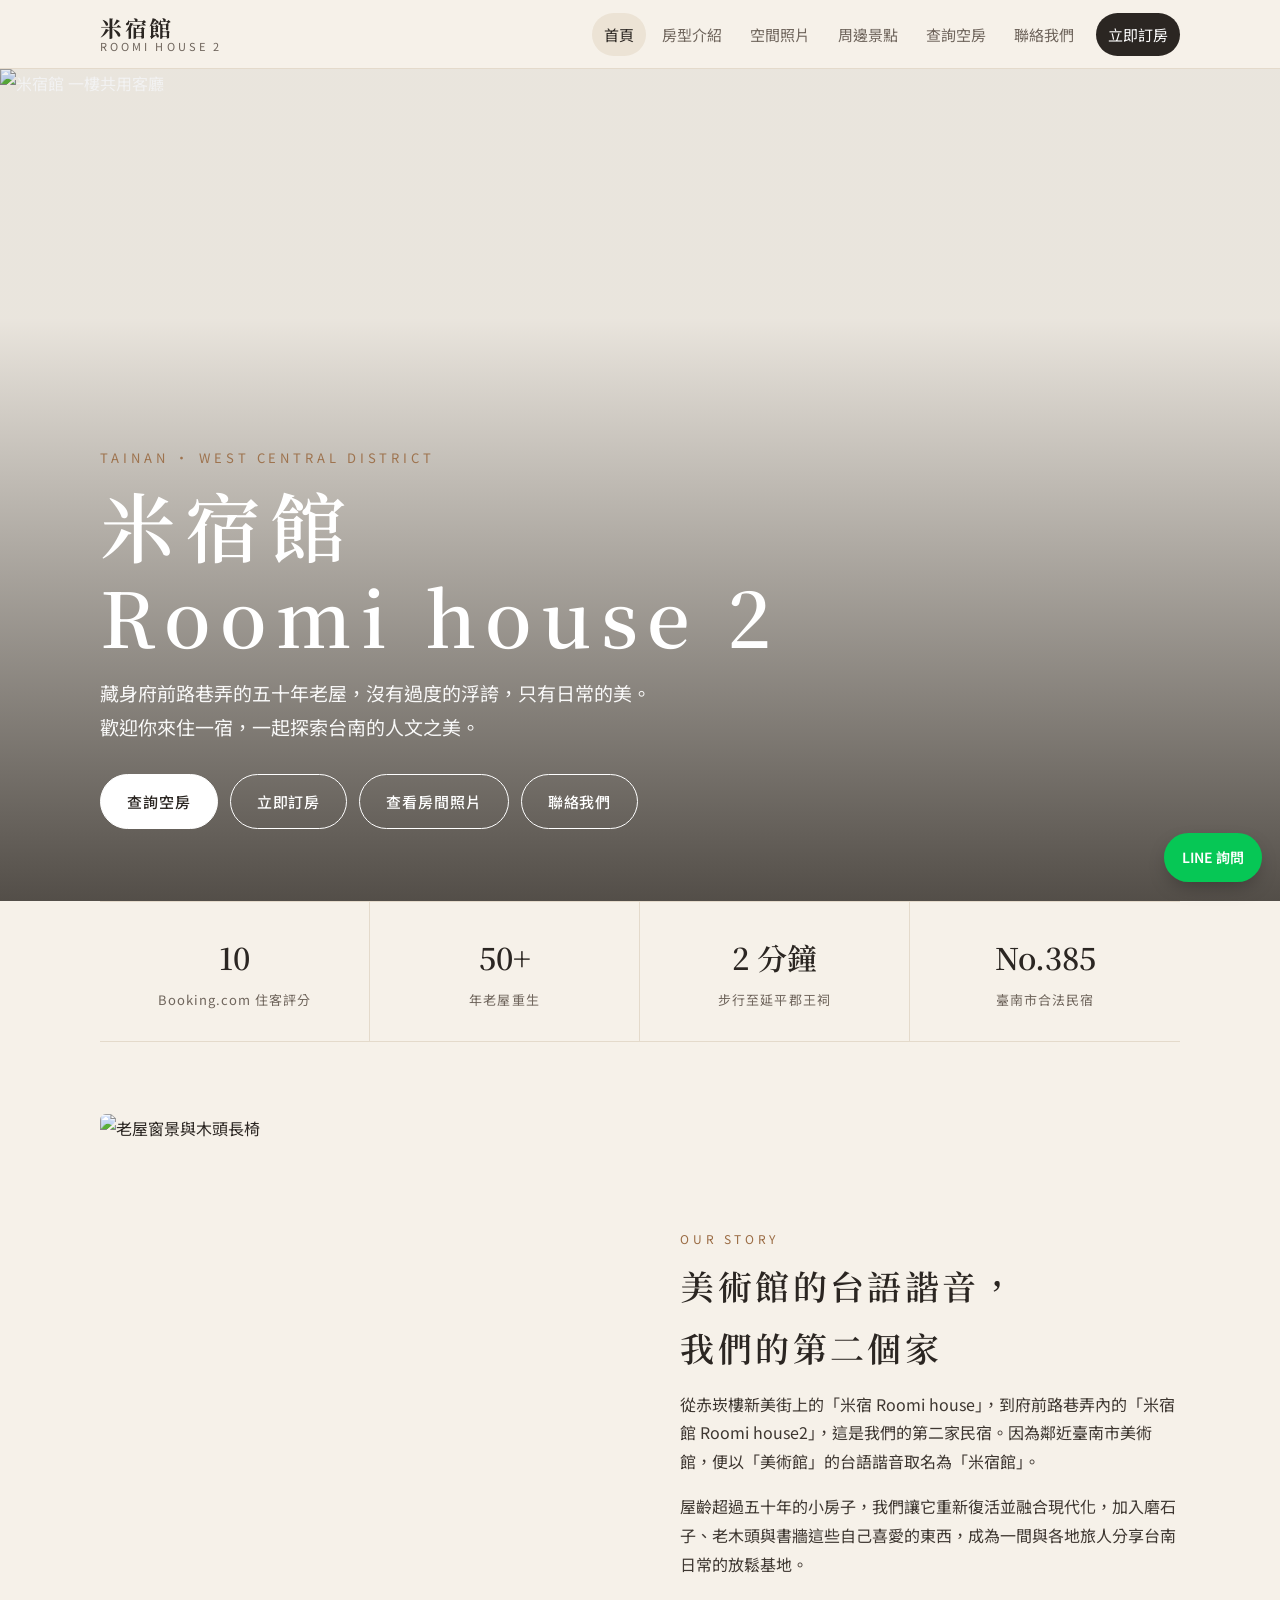
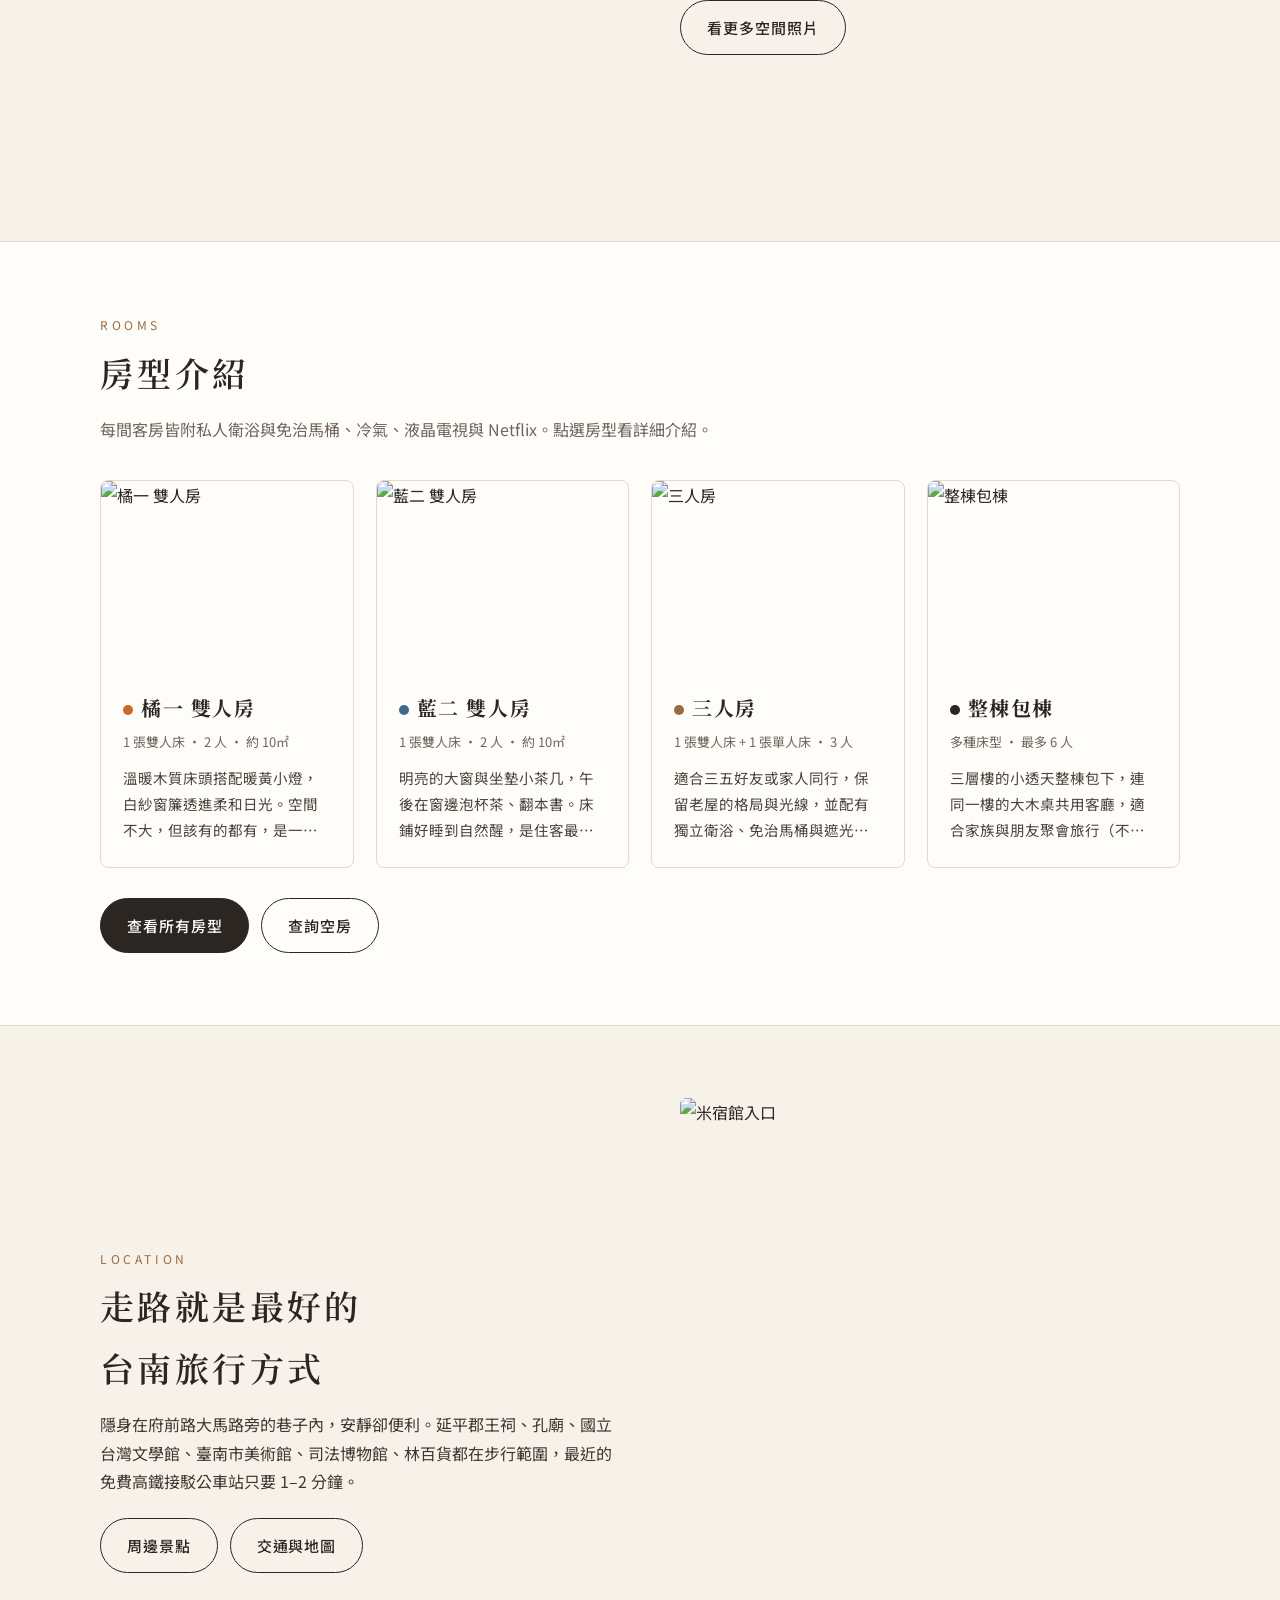
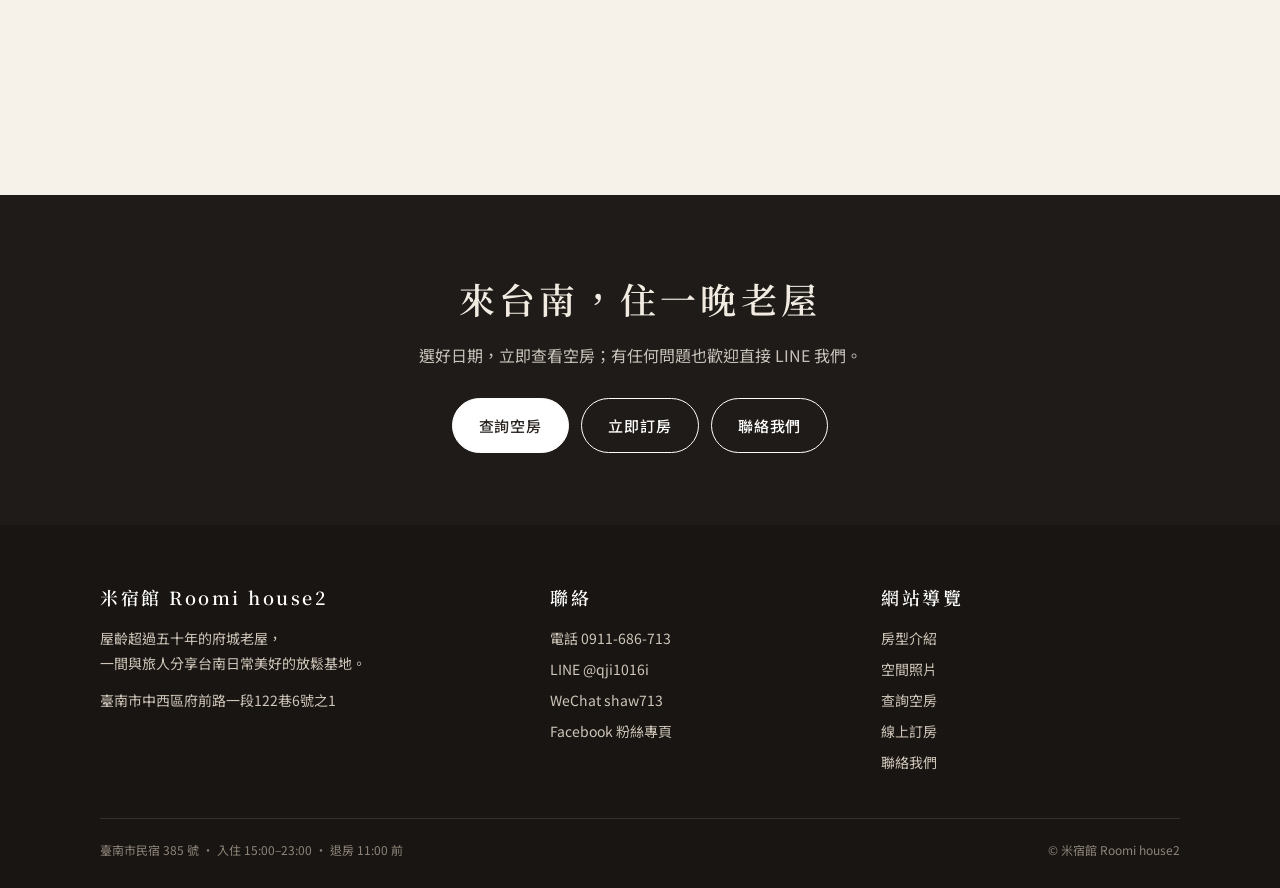
==== index.html @ dd99459d "Add Roomi house2 website" ====
<!DOCTYPE html>
<html lang="zh-Hant-TW">
<head>
<meta charset="utf-8">
<meta name="viewport" content="width=device-width, initial-scale=1">
<title>米宿館 Roomi house2｜台南中西區老屋民宿</title>
<meta name="description" content="米宿館 Roomi house2 位於台南中西區府前路巷弄，屋齡五十多年的老屋改造民宿，步行可達孔廟、延平郡王祠、臺南市美術館。">
<meta property="og:title" content="米宿館 Roomi house2｜台南中西區老屋民宿">
<meta property="og:description" content="米宿館 Roomi house2 位於台南中西區府前路巷弄，屋齡五十多年的老屋改造民宿，步行可達孔廟、延平郡王祠、臺南市美術館。">
<meta property="og:image" content="images/p03.jpg">
<link rel="icon" href="data:image/svg+xml,<svg xmlns='http://www.w3.org/2000/svg' viewBox='0 0 100 100'><rect width='100' height='100' rx='20' fill='%232b2622'/><text x='50' y='68' font-size='54' text-anchor='middle' fill='%23f6f1e9' font-family='serif'>米</text></svg>">
<link rel="preconnect" href="https://fonts.googleapis.com">
<link rel="preconnect" href="https://fonts.gstatic.com" crossorigin>
<link href="https://fonts.googleapis.com/css2?family=Noto+Sans+TC:wght@400;500;700&family=Noto+Serif+TC:wght@500;600&display=swap" rel="stylesheet">
<link rel="stylesheet" href="style.css">
<script type="application/ld+json">{"@context":"https://schema.org","@type":"LodgingBusiness","name":"米宿館 Roomi house2","telephone":"+886-911-686-713","address":{"@type":"PostalAddress","streetAddress":"府前路一段122巷6號之1","addressLocality":"中西區","addressRegion":"臺南市","addressCountry":"TW"},"checkinTime":"15:00","checkoutTime":"11:00","sameAs":["https://www.facebook.com/feng.misu2/","https://www.booking.com/hotel/tw/mi-su-guan-roomi-house2.zh-tw.html"]}</script>
</head>
<body>
<header class="site-header"><div class="wrap">
  <a class="brand" href="index.html"><b>米宿館</b><small>Roomi house 2</small></a>
  <button class="menu-btn" aria-label="選單">☰</button>
  <nav class="nav"><a href="index.html" class="active">首頁</a><a href="rooms.html">房型介紹</a><a href="gallery.html">空間照片</a><a href="area.html">周邊景點</a><a href="availability.html">查詢空房</a><a href="contact.html">聯絡我們</a><a class="cta" href="booking.html">立即訂房</a></nav>
</div></header>
<main>
<section class="hero" style="padding:0"><img src="images/p03.jpg" alt="米宿館 一樓共用客廳">
<div class="wrap">
  <span class="eyebrow">TAINAN ・ WEST CENTRAL DISTRICT</span>
  <h1>米宿館<br>Roomi house 2</h1>
  <p>藏身府前路巷弄的五十年老屋，沒有過度的浮誇，只有日常的美。歡迎你來住一宿，一起探索台南的人文之美。</p>
  <div class="btns">
    <a class="btn light solid" href="availability.html">查詢空房</a>
    <a class="btn light" href="booking.html">立即訂房</a>
    <a class="btn light" href="gallery.html">查看房間照片</a>
    <a class="btn light" href="contact.html">聯絡我們</a>
  </div>
</div></section>

<div class="wrap"><div class="stats">
  <div class="stat"><b>10</b><span>Booking.com 住客評分</span></div>
  <div class="stat"><b>50+</b><span>年老屋重生</span></div>
  <div class="stat"><b>2 分鐘</b><span>步行至延平郡王祠</span></div>
  <div class="stat"><b>No.385</b><span>臺南市合法民宿</span></div>
</div></div>

<section><div class="wrap split">
  <img class="fade" src="images/p00.jpg" alt="老屋窗景與木頭長椅" loading="lazy">
  <div class="story fade">
    <span class="eyebrow">Our Story</span>
    <h2 class="sec-title">美術館的台語諧音，<br>我們的第二個家</h2>
    <p>從赤崁樓新美街上的「米宿 Roomi house」，到府前路巷弄內的「米宿館 Roomi house2」，這是我們的第二家民宿。因為鄰近臺南市美術館，便以「美術館」的台語諧音取名為「米宿館」。</p>
    <p>屋齡超過五十年的小房子，我們讓它重新復活並融合現代化，加入磨石子、老木頭與書牆這些自己喜愛的東西，成為一間與各地旅人分享台南日常的放鬆基地。</p>
    <div class="btns" style="margin-top:22px"><a class="btn" href="gallery.html">看更多空間照片</a></div>
  </div>
</div></section>

<section style="background:var(--paper);border-top:1px solid var(--line);border-bottom:1px solid var(--line)"><div class="wrap">
  <span class="eyebrow">Rooms</span>
  <h2 class="sec-title">房型介紹</h2>
  <p class="sec-lead">每間客房皆附私人衛浴與免治馬桶、冷氣、液晶電視與 Netflix。點選房型看詳細介紹。</p>
  <div class="cards"><a class="card fade" href="rooms.html#orange"><img src="images/p01.jpg" alt="橘一 雙人房" loading="lazy">
<div class="body"><h3><span class="tag" style="background:#c9692a"></span>橘一 雙人房</h3><div class="meta">1 張雙人床 ・ 2 人 ・ 約 10㎡</div><p>溫暖木質床頭搭配暖黃小燈，白紗窗簾透進柔和日光。空間不大，但該有的都有，是一…</p></div></a><a class="card fade" href="rooms.html#blue"><img src="images/p27.jpg" alt="藍二 雙人房" loading="lazy">
<div class="body"><h3><span class="tag" style="background:#3d6a8a"></span>藍二 雙人房</h3><div class="meta">1 張雙人床 ・ 2 人 ・ 約 10㎡</div><p>明亮的大窗與坐墊小茶几，午後在窗邊泡杯茶、翻本書。床鋪好睡到自然醒，是住客最…</p></div></a><a class="card fade" href="rooms.html#triple"><img src="images/p04.jpg" alt="三人房" loading="lazy">
<div class="body"><h3><span class="tag" style="background:#9a6b43"></span>三人房</h3><div class="meta">1 張雙人床 + 1 張單人床 ・ 3 人</div><p>適合三五好友或家人同行，保留老屋的格局與光線，並配有獨立衛浴、免治馬桶與遮光…</p></div></a><a class="card fade" href="rooms.html#whole"><img src="images/p00.jpg" alt="整棟包棟" loading="lazy">
<div class="body"><h3><span class="tag" style="background:#2b2622"></span>整棟包棟</h3><div class="meta">多種床型 ・ 最多 6 人</div><p>三層樓的小透天整棟包下，連同一樓的大木桌共用客廳，適合家族與朋友聚會旅行（不…</p></div></a></div>
  <div class="btns" style="margin-top:30px"><a class="btn solid" href="rooms.html">查看所有房型</a><a class="btn" href="availability.html">查詢空房</a></div>
</div></section>

<section><div class="wrap split">
  <div class="story fade">
    <span class="eyebrow">Location</span>
    <h2 class="sec-title">走路就是最好的<br>台南旅行方式</h2>
    <p>隱身在府前路大馬路旁的巷子內，安靜卻便利。延平郡王祠、孔廟、國立台灣文學館、臺南市美術館、司法博物館、林百貨都在步行範圍，最近的免費高鐵接駁公車站只要 1–2 分鐘。</p>
    <div class="btns" style="margin-top:22px"><a class="btn" href="area.html">周邊景點</a><a class="btn" href="contact.html">交通與地圖</a></div>
  </div>
  <img class="fade" src="images/p41.jpg" alt="米宿館入口" loading="lazy">
</div></section>

<section class="band"><div class="wrap">
  <h2>來台南，住一晚老屋</h2>
  <p>選好日期，立即查看空房；有任何問題也歡迎直接 LINE 我們。</p>
  <div class="btns"><a class="btn light solid" href="availability.html">查詢空房</a><a class="btn light" href="booking.html">立即訂房</a><a class="btn light" href="contact.html">聯絡我們</a></div>
</div></section>
</main>
<footer class="site-footer"><div class="wrap">
  <div class="cols">
    <div><h4>米宿館 Roomi house2</h4>
      <p>屋齡超過五十年的府城老屋，<br>一間與旅人分享台南日常美好的放鬆基地。</p>
      <p style="margin-top:12px">臺南市中西區府前路一段122巷6號之1</p></div>
    <div><h4>聯絡</h4><ul>
      <li><a href="tel:0911686713">電話 0911-686-713</a></li>
      <li><a href="https://line.me/R/ti/p/@qji1016i" target="_blank" rel="noopener">LINE @qji1016i</a></li>
      <li>WeChat shaw713</li>
      <li><a href="https://www.facebook.com/feng.misu2/" target="_blank" rel="noopener">Facebook 粉絲專頁</a></li></ul></div>
    <div><h4>網站導覽</h4><ul>
      <li><a href="rooms.html">房型介紹</a></li><li><a href="gallery.html">空間照片</a></li>
      <li><a href="availability.html">查詢空房</a></li><li><a href="booking.html">線上訂房</a></li>
      <li><a href="contact.html">聯絡我們</a></li></ul></div>
  </div>
  <div class="bottom"><span>臺南市民宿 385 號 ・ 入住 15:00–23:00 ・ 退房 11:00 前</span><span>© 米宿館 Roomi house2</span></div>
</div></footer>
<a class="float-line" href="https://line.me/R/ti/p/@qji1016i" target="_blank" rel="noopener">LINE 詢問</a>
<script src="main.js"></script>
</body>
</html>
---- style.css ----
:root{
  --bg:#f6f1e9;--paper:#fffdf9;--ink:#2b2622;--muted:#6f655c;--line:#e4dacb;
  --wood:#9a6b43;--orange:#c9692a;--blue:#3d6a8a;--dark:#1f1b18;
  --serif:"Noto Serif TC",serif;--sans:"Noto Sans TC",-apple-system,"PingFang TC",sans-serif;
}
*{box-sizing:border-box;margin:0;padding:0}
html{scroll-behavior:smooth}
body{background:var(--bg);color:var(--ink);font-family:var(--sans);line-height:1.8;font-size:16px;-webkit-font-smoothing:antialiased}
img{max-width:100%;display:block}
a{color:inherit;text-decoration:none}
.wrap{max-width:1120px;margin:0 auto;padding:0 20px}

/* header */
.site-header{position:sticky;top:0;z-index:50;background:rgba(246,241,233,.94);backdrop-filter:blur(8px);border-bottom:1px solid var(--line)}
.site-header .wrap{display:flex;align-items:center;justify-content:space-between;height:68px}
.brand{display:flex;flex-direction:column;line-height:1.15}
.brand b{font-family:var(--serif);font-size:22px;letter-spacing:.12em}
.brand small{font-size:11px;letter-spacing:.28em;color:var(--muted);text-transform:uppercase}
.nav{display:flex;gap:4px;align-items:center}
.nav a{padding:8px 12px;font-size:15px;border-radius:999px;color:var(--muted);transition:.2s}
.nav a:hover,.nav a.active{color:var(--ink);background:#ece3d5}
.nav a.cta{background:var(--ink);color:#fff;margin-left:6px}
.nav a.cta:hover{background:var(--wood)}
.menu-btn{display:none;background:none;border:0;font-size:26px;cursor:pointer;color:var(--ink)}
@media(max-width:900px){
  .menu-btn{display:block}
  .nav{position:absolute;top:68px;left:0;right:0;flex-direction:column;align-items:stretch;background:var(--bg);border-bottom:1px solid var(--line);padding:10px 16px 16px;display:none}
  .nav.open{display:flex}
  .nav a{padding:12px 14px;border-radius:10px}
  .nav a.cta{margin:6px 0 0;text-align:center}
}

/* buttons */
.btns{display:flex;flex-wrap:wrap;gap:12px}
.btn{display:inline-flex;align-items:center;justify-content:center;gap:8px;padding:13px 26px;border-radius:999px;font-size:15px;font-weight:500;letter-spacing:.06em;border:1.5px solid var(--ink);cursor:pointer;transition:.2s;background:transparent;color:var(--ink);font-family:inherit}
.btn:hover{background:var(--ink);color:#fff}
.btn.solid{background:var(--ink);color:#fff}
.btn.solid:hover{background:var(--wood);border-color:var(--wood)}
.btn.light{border-color:#fff;color:#fff}
.btn.light:hover{background:#fff;color:var(--ink)}
.btn.light.solid{background:#fff;color:var(--ink)}
.btn.light.solid:hover{background:var(--bg)}
.btn.line{background:#06c755;border-color:#06c755;color:#fff}
.btn.line:hover{background:#05a948;border-color:#05a948}
.btn.block{width:100%}

/* hero */
.hero{position:relative;min-height:calc(100vh - 68px);display:flex;align-items:flex-end;color:#fff;overflow:hidden}
.hero img{position:absolute;inset:0;width:100%;height:100%;object-fit:cover}
.hero::after{content:"";position:absolute;inset:0;background:linear-gradient(180deg,rgba(0,0,0,.05) 30%,rgba(20,15,10,.72))}
.hero .wrap{position:relative;z-index:2;padding-bottom:72px;width:100%}
.hero .eyebrow{letter-spacing:.3em;font-size:13px;opacity:.9}
.hero h1{font-family:var(--serif);font-size:clamp(40px,7vw,76px);font-weight:600;letter-spacing:.12em;line-height:1.2;margin:10px 0 14px}
.hero p{font-size:clamp(16px,2vw,19px);max-width:560px;opacity:.95;margin-bottom:30px}

/* page head */
.page-head{padding:72px 0 40px;text-align:center}
.page-head .eyebrow{letter-spacing:.3em;font-size:12px;color:var(--wood);text-transform:uppercase}
.page-head h1{font-family:var(--serif);font-size:clamp(30px,4.5vw,44px);letter-spacing:.12em;margin:6px 0 10px;font-weight:600}
.page-head p{color:var(--muted);max-width:620px;margin:0 auto}

section{padding:72px 0}
.sec-title{font-family:var(--serif);font-size:clamp(26px,3.5vw,34px);letter-spacing:.1em;margin-bottom:12px;font-weight:600}
.sec-lead{color:var(--muted);max-width:640px;margin-bottom:36px}
.eyebrow{letter-spacing:.3em;font-size:12px;color:var(--wood);text-transform:uppercase;display:block;margin-bottom:6px}

/* split */
.split{display:grid;grid-template-columns:1.05fr 1fr;gap:56px;align-items:center}
.split img{border-radius:6px;aspect-ratio:4/5;object-fit:cover;width:100%}
@media(max-width:820px){.split{grid-template-columns:1fr;gap:28px}}
.story p{margin-bottom:16px;color:#3e3731}

/* stats */
.stats{display:grid;grid-template-columns:repeat(4,1fr);border-top:1px solid var(--line);border-bottom:1px solid var(--line)}
.stat{padding:28px 16px;text-align:center;border-right:1px solid var(--line)}
.stat:last-child{border-right:0}
.stat b{display:block;font-family:var(--serif);font-size:30px;font-weight:600}
.stat span{font-size:13px;color:var(--muted);letter-spacing:.08em}
@media(max-width:700px){.stats{grid-template-columns:repeat(2,1fr)}.stat:nth-child(2){border-right:0}.stat:nth-child(-n+2){border-bottom:1px solid var(--line)}}

/* cards */
.cards{display:grid;grid-template-columns:repeat(auto-fit,minmax(240px,1fr));gap:22px}
.card{background:var(--paper);border-radius:8px;overflow:hidden;border:1px solid var(--line);display:flex;flex-direction:column;transition:.25s}
.card:hover{transform:translateY(-3px);box-shadow:0 14px 30px -18px rgba(60,40,20,.35)}
.card img{aspect-ratio:4/3;object-fit:cover;width:100%}
.card .body{padding:20px 22px 24px;flex:1;display:flex;flex-direction:column}
.card h3{font-family:var(--serif);font-size:20px;letter-spacing:.08em;margin-bottom:4px}
.card .meta{font-size:13px;color:var(--muted);margin-bottom:12px}
.card p{font-size:14.5px;color:#4a423b;flex:1}
.tag{display:inline-block;width:10px;height:10px;border-radius:50%;margin-right:8px;vertical-align:1px}

/* dark band */
.band{background:var(--dark);color:#f1ebe2;text-align:center}
.band h2{font-family:var(--serif);font-size:clamp(26px,3.6vw,36px);letter-spacing:.12em;margin-bottom:10px;font-weight:600}
.band p{opacity:.8;margin-bottom:28px}
.band .btns{justify-content:center}

/* rooms page */
.room{display:grid;grid-template-columns:1.2fr 1fr;gap:44px;align-items:center;padding:48px 0;border-bottom:1px solid var(--line)}
.room:nth-child(even) .room-media{order:2}
.room-media{display:grid;grid-template-columns:2fr 1fr;gap:8px}
.room-media img{width:100%;height:100%;object-fit:cover;border-radius:4px;aspect-ratio:4/3}
.room-media .side{display:grid;gap:8px}
.room-media .side img{aspect-ratio:auto;height:100%}
.room h2{font-family:var(--serif);font-size:30px;letter-spacing:.1em;margin-bottom:6px;font-weight:600}
.room .specs{display:flex;flex-wrap:wrap;gap:8px;margin:14px 0 18px}
.room .specs span{font-size:13px;border:1px solid var(--line);background:var(--paper);padding:4px 12px;border-radius:999px}
.room p{color:#4a423b;margin-bottom:22px}
@media(max-width:820px){.room{grid-template-columns:1fr;gap:22px}.room:nth-child(even) .room-media{order:0}}
.amen{display:grid;grid-template-columns:repeat(auto-fit,minmax(200px,1fr));gap:12px 28px;list-style:none}
.amen li{padding:12px 0;border-bottom:1px dashed var(--line);font-size:15px}
.amen li::before{content:"—";color:var(--wood);margin-right:10px}

/* gallery */
.filters{display:flex;flex-wrap:wrap;gap:8px;justify-content:center;margin-bottom:30px}
.filters button{font-family:inherit;border:1px solid var(--line);background:var(--paper);padding:8px 18px;border-radius:999px;cursor:pointer;font-size:14px;color:var(--muted)}
.filters button.active{background:var(--ink);color:#fff;border-color:var(--ink)}
.masonry{columns:3 280px;column-gap:12px}
.masonry figure{break-inside:avoid;margin-bottom:12px;cursor:zoom-in;overflow:hidden;border-radius:4px;background:#e9e0d2}
.masonry img{width:100%;transition:transform .5s}
.masonry figure:hover img{transform:scale(1.04)}
.masonry figure.hide{display:none}
.lightbox{position:fixed;inset:0;background:rgba(15,12,10,.94);display:none;align-items:center;justify-content:center;z-index:100}
.lightbox.open{display:flex}
.lightbox img{max-width:92vw;max-height:86vh;border-radius:2px}
.lightbox button{position:absolute;background:none;border:0;color:#fff;font-size:38px;cursor:pointer;padding:16px;opacity:.8}
.lightbox button:hover{opacity:1}
.lb-close{top:8px;right:12px}.lb-prev{left:6px;top:50%;transform:translateY(-50%)}.lb-next{right:6px;top:50%;transform:translateY(-50%)}
.lb-count{position:absolute;bottom:18px;color:#ccc;font-size:14px;letter-spacing:.1em}

/* forms */
.panel{background:var(--paper);border:1px solid var(--line);border-radius:10px;padding:32px}
.form-grid{display:grid;grid-template-columns:1fr 1fr;gap:16px 18px}
.form-grid .full{grid-column:1/-1}
label{display:block;font-size:13px;color:var(--muted);margin-bottom:6px;letter-spacing:.05em}
input,select,textarea{width:100%;padding:12px 14px;border:1px solid var(--line);border-radius:8px;background:#fff;font-family:inherit;font-size:16px;color:var(--ink)}
input:focus,select:focus,textarea:focus{outline:2px solid var(--wood);outline-offset:-1px;border-color:transparent}
textarea{min-height:110px;resize:vertical}
@media(max-width:640px){.form-grid{grid-template-columns:1fr}.panel{padding:22px}}
.two-col{display:grid;grid-template-columns:1.3fr 1fr;gap:28px;align-items:start}
@media(max-width:860px){.two-col{grid-template-columns:1fr}}
.note{font-size:14px;color:var(--muted)}
.note li{margin:0 0 8px 18px}
.result{margin-top:20px;padding:18px;border-radius:8px;background:#f1e8da;display:none}
.result.show{display:block}
.result pre{white-space:pre-wrap;font-family:inherit;font-size:14.5px;margin:10px 0 14px}

/* steps */
.steps{display:grid;grid-template-columns:repeat(4,1fr);gap:16px;counter-reset:s}
.step{background:var(--paper);border:1px solid var(--line);border-radius:10px;padding:24px 20px;counter-increment:s}
.step::before{content:"0" counter(s);font-family:var(--serif);font-size:28px;color:var(--wood);display:block;margin-bottom:6px}
.step h3{font-size:17px;margin-bottom:6px}
.step p{font-size:14px;color:var(--muted)}
@media(max-width:860px){.steps{grid-template-columns:1fr 1fr}}
@media(max-width:520px){.steps{grid-template-columns:1fr}}

/* contact */
.contact-list{list-style:none}
.contact-list li{display:flex;gap:16px;padding:18px 0;border-bottom:1px solid var(--line);align-items:flex-start}
.contact-list .k{min-width:84px;font-size:13px;letter-spacing:.12em;color:var(--wood);padding-top:2px}
.contact-list .v{font-size:17px}
.contact-list .v small{display:block;font-size:13px;color:var(--muted)}
.map{width:100%;aspect-ratio:4/3;border:0;border-radius:10px;background:#e9e0d2}

/* area */
.spots{display:grid;grid-template-columns:repeat(auto-fit,minmax(250px,1fr));gap:14px}
.spot{background:var(--paper);border:1px solid var(--line);border-radius:10px;padding:20px 22px;display:flex;justify-content:space-between;gap:12px;align-items:center}
.spot b{font-size:16px;font-weight:500}
.spot small{display:block;color:var(--muted);font-size:13px}
.spot .t{font-family:var(--serif);color:var(--wood);white-space:nowrap;font-size:15px}

/* footer */
.site-footer{background:#191512;color:#cfc6ba;padding:56px 0 28px;font-size:14px}
.site-footer .cols{display:grid;grid-template-columns:1.4fr 1fr 1fr;gap:32px;margin-bottom:36px}
.site-footer h4{color:#fff;font-family:var(--serif);letter-spacing:.14em;font-size:18px;margin-bottom:12px;font-weight:600}
.site-footer a:hover{color:#fff}
.site-footer ul{list-style:none}
.site-footer li{margin-bottom:6px}
.site-footer .bottom{border-top:1px solid #36302a;padding-top:20px;font-size:12px;color:#8d8479;display:flex;justify-content:space-between;flex-wrap:wrap;gap:8px}
@media(max-width:760px){.site-footer .cols{grid-template-columns:1fr}}

/* floating */
.float-line{position:fixed;right:18px;bottom:18px;z-index:60;background:#06c755;color:#fff;border-radius:999px;padding:12px 18px;font-weight:600;font-size:14px;box-shadow:0 8px 20px -6px rgba(0,0,0,.35)}
.fade{opacity:0;transform:translateY(16px);transition:opacity .8s,transform .8s}
.fade.in{opacity:1;transform:none}
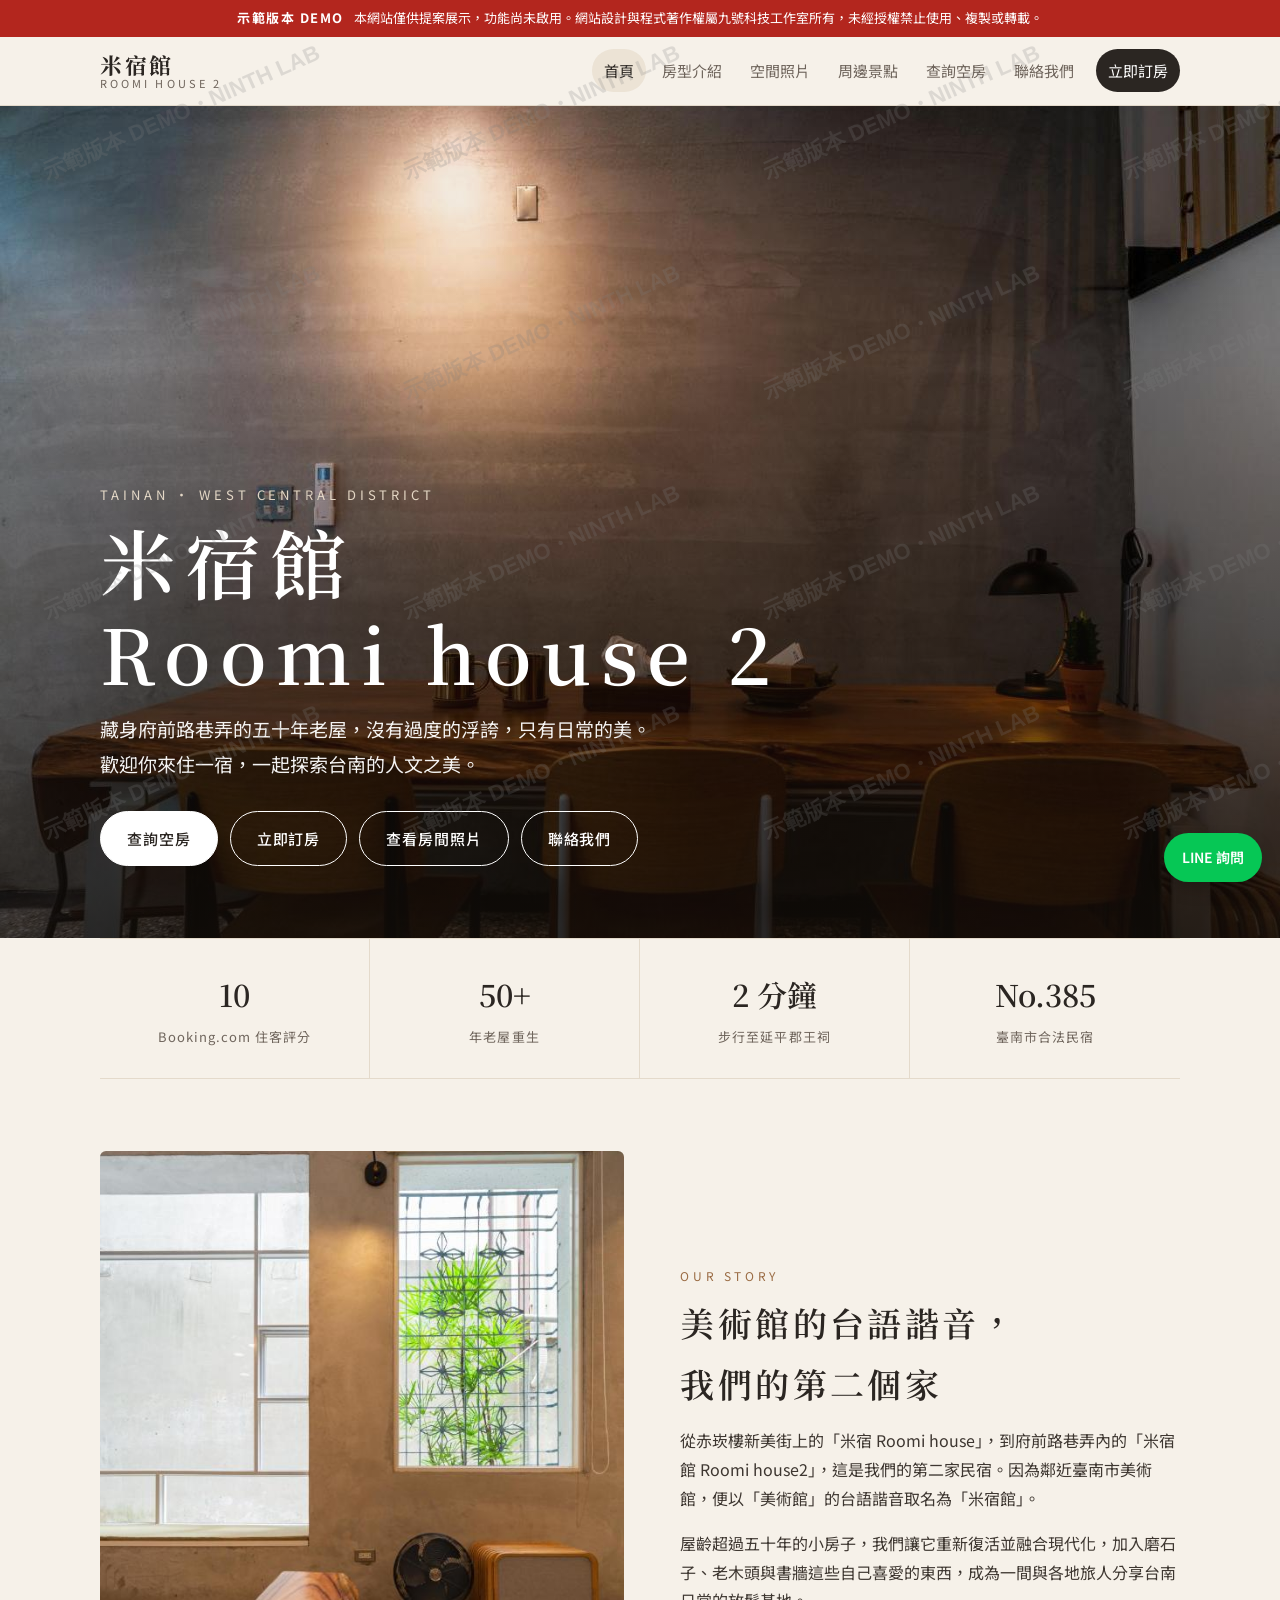
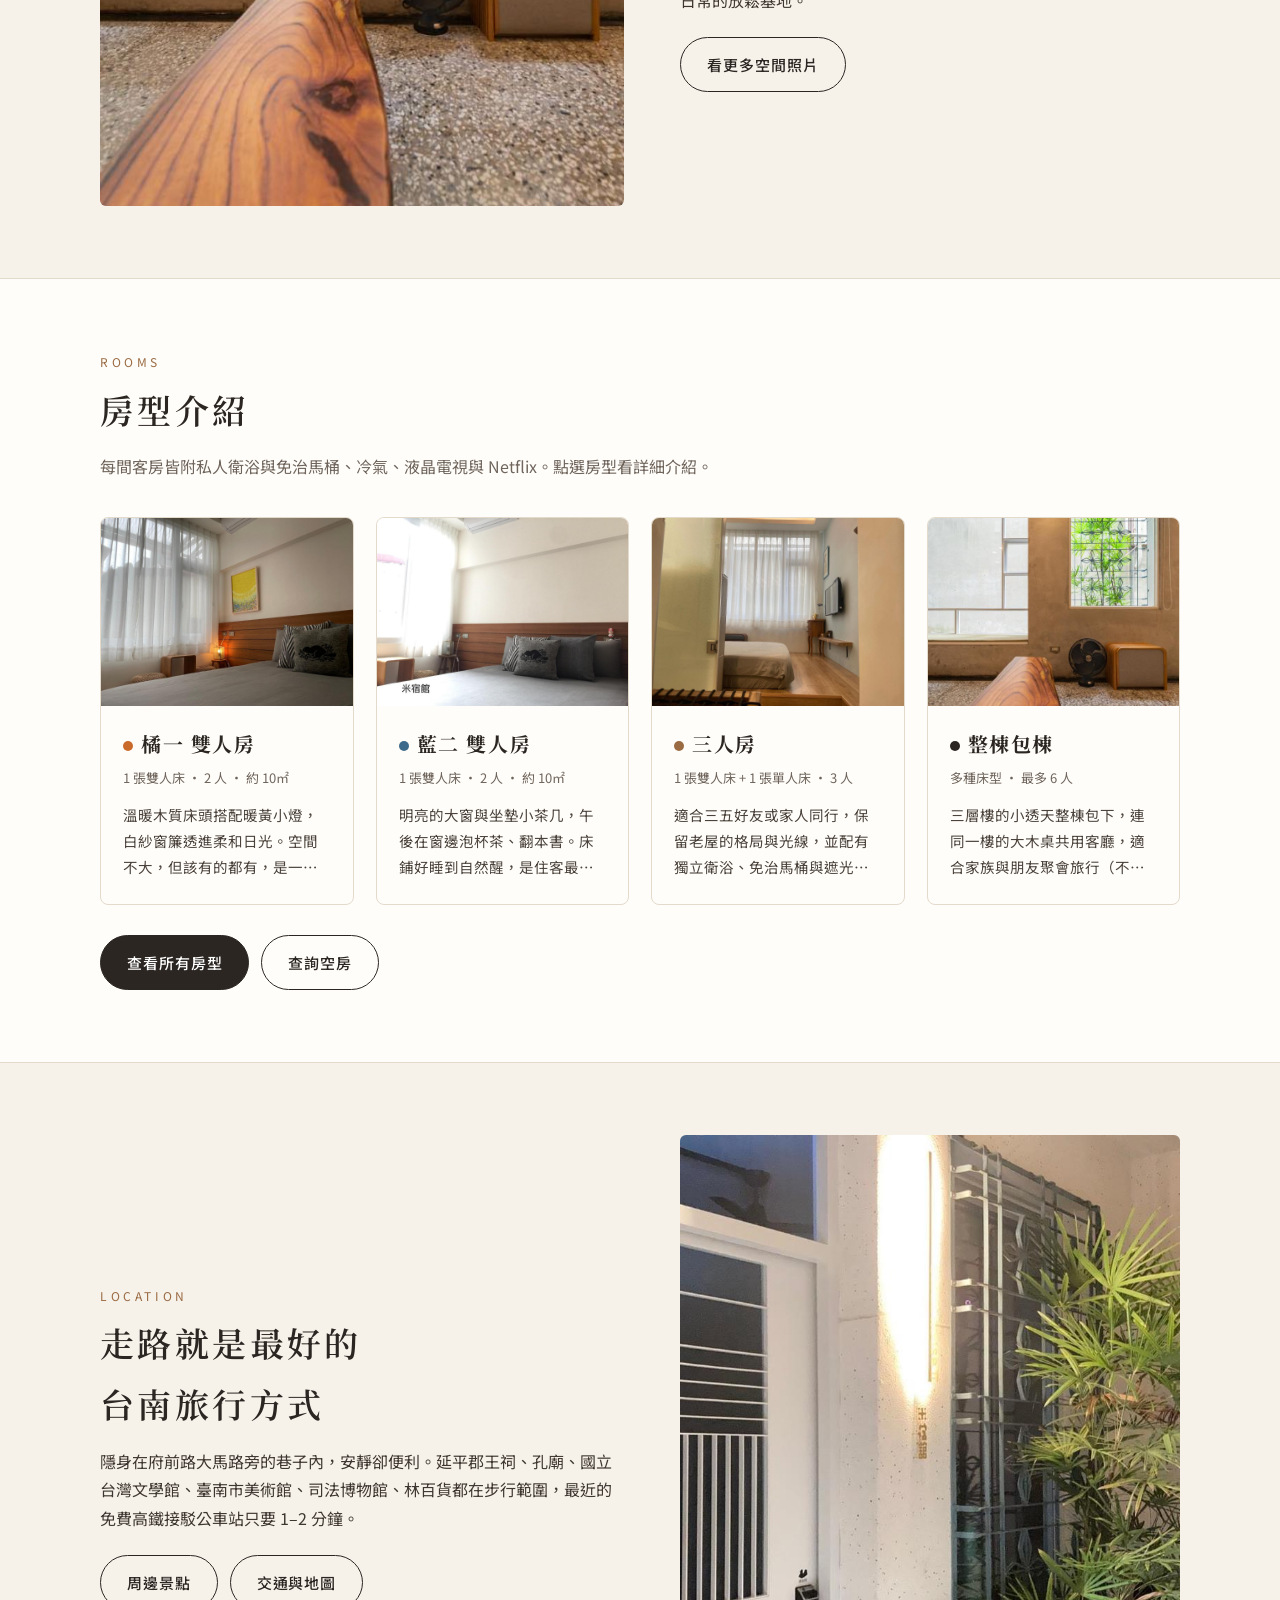
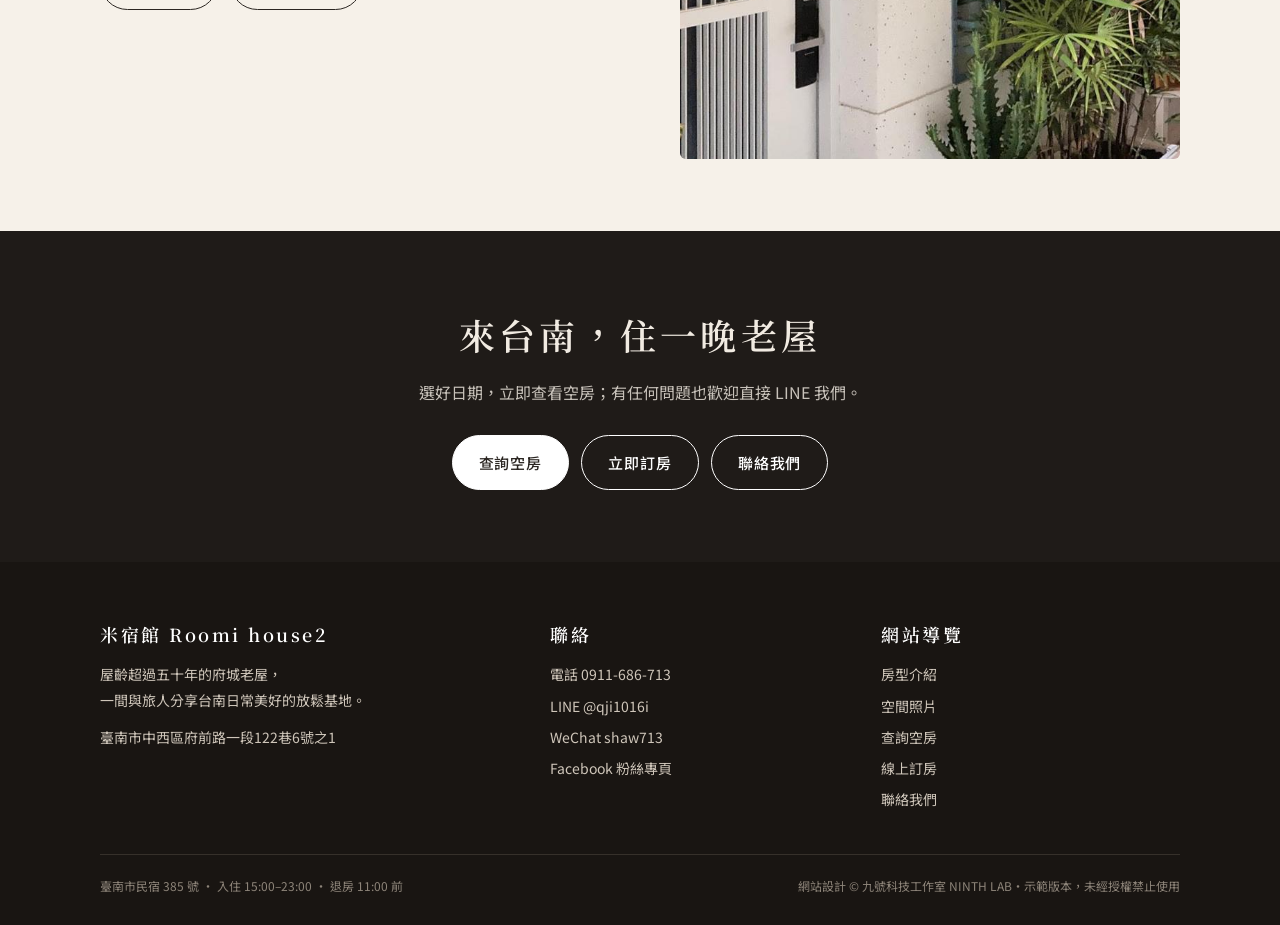
==== commit 18855d50: "Demo version: watermark, disclaimer, disable actions" ====
--- a/index.html
+++ b/index.html
@@ -2,6 +2,7 @@
 <html lang="zh-Hant-TW">
 <head>
 <meta charset="utf-8">
+<meta name="robots" content="noindex,nofollow">
 <meta name="viewport" content="width=device-width, initial-scale=1">
 <title>米宿館 Roomi house2｜台南中西區老屋民宿</title>
 <meta name="description" content="米宿館 Roomi house2 位於台南中西區府前路巷弄，屋齡五十多年的老屋改造民宿，步行可達孔廟、延平郡王祠、臺南市美術館。">
@@ -96,7 +97,7 @@
       <li><a href="availability.html">查詢空房</a></li><li><a href="booking.html">線上訂房</a></li>
       <li><a href="contact.html">聯絡我們</a></li></ul></div>
   </div>
-  <div class="bottom"><span>臺南市民宿 385 號 ・ 入住 15:00–23:00 ・ 退房 11:00 前</span><span>© 米宿館 Roomi house2</span></div>
+  <div class="bottom"><span>臺南市民宿 385 號 ・ 入住 15:00–23:00 ・ 退房 11:00 前</span><span>網站設計 © 九號科技工作室 NINTH LAB・示範版本，未經授權禁止使用</span></div>
 </div></footer>
 <a class="float-line" href="https://line.me/R/ti/p/@qji1016i" target="_blank" rel="noopener">LINE 詢問</a>
 <script src="main.js"></script>
--- a/style.css
+++ b/style.css
@@ -183,3 +183,25 @@
 .float-line{position:fixed;right:18px;bottom:18px;z-index:60;background:#06c755;color:#fff;border-radius:999px;padding:12px 18px;font-weight:600;font-size:14px;box-shadow:0 8px 20px -6px rgba(0,0,0,.35)}
 .fade{opacity:0;transform:translateY(16px);transition:opacity .8s,transform .8s}
 .fade.in{opacity:1;transform:none}
+
+/* v2 fixes */
+.hero .eyebrow{color:#f3e6d3}
+.masonry{columns:auto;display:grid;grid-template-columns:repeat(auto-fill,minmax(260px,1fr));gap:12px}
+.masonry figure{margin:0;aspect-ratio:4/3}
+.masonry img{width:100%;height:100%;object-fit:cover}
+
+/* ===== DEMO LOCK：提案示範版專用 ===== */
+body{-webkit-user-select:none;user-select:none;-webkit-touch-callout:none}
+input,textarea,select{-webkit-user-select:text;user-select:text}
+img{-webkit-user-drag:none}
+.demo-bar{background:#b3261e;color:#fff;font-size:13px;line-height:1.6;padding:8px 16px;display:flex;gap:4px 10px;justify-content:center;flex-wrap:wrap;text-align:center}
+.demo-bar b{letter-spacing:.12em}
+.demo-wm{position:fixed;inset:0;z-index:150;pointer-events:none;background-repeat:repeat}
+.demo-modal{position:fixed;inset:0;background:rgba(20,15,10,.62);display:none;align-items:center;justify-content:center;z-index:200;padding:16px}
+.demo-modal.open{display:flex}
+.demo-box{background:#fff;color:#2b2622;border-radius:12px;padding:28px 24px;max-width:380px;text-align:center}
+.demo-box b{font-size:20px;color:#b3261e;letter-spacing:.12em}
+.demo-box p{margin:10px 0;font-size:15px}
+.demo-box .demo-c{font-size:13px;color:#6f655c}
+.demo-box button{margin-top:8px;border:0;background:#2b2622;color:#fff;padding:10px 28px;border-radius:999px;font:inherit;cursor:pointer}
+@media print{body{display:none!important}}
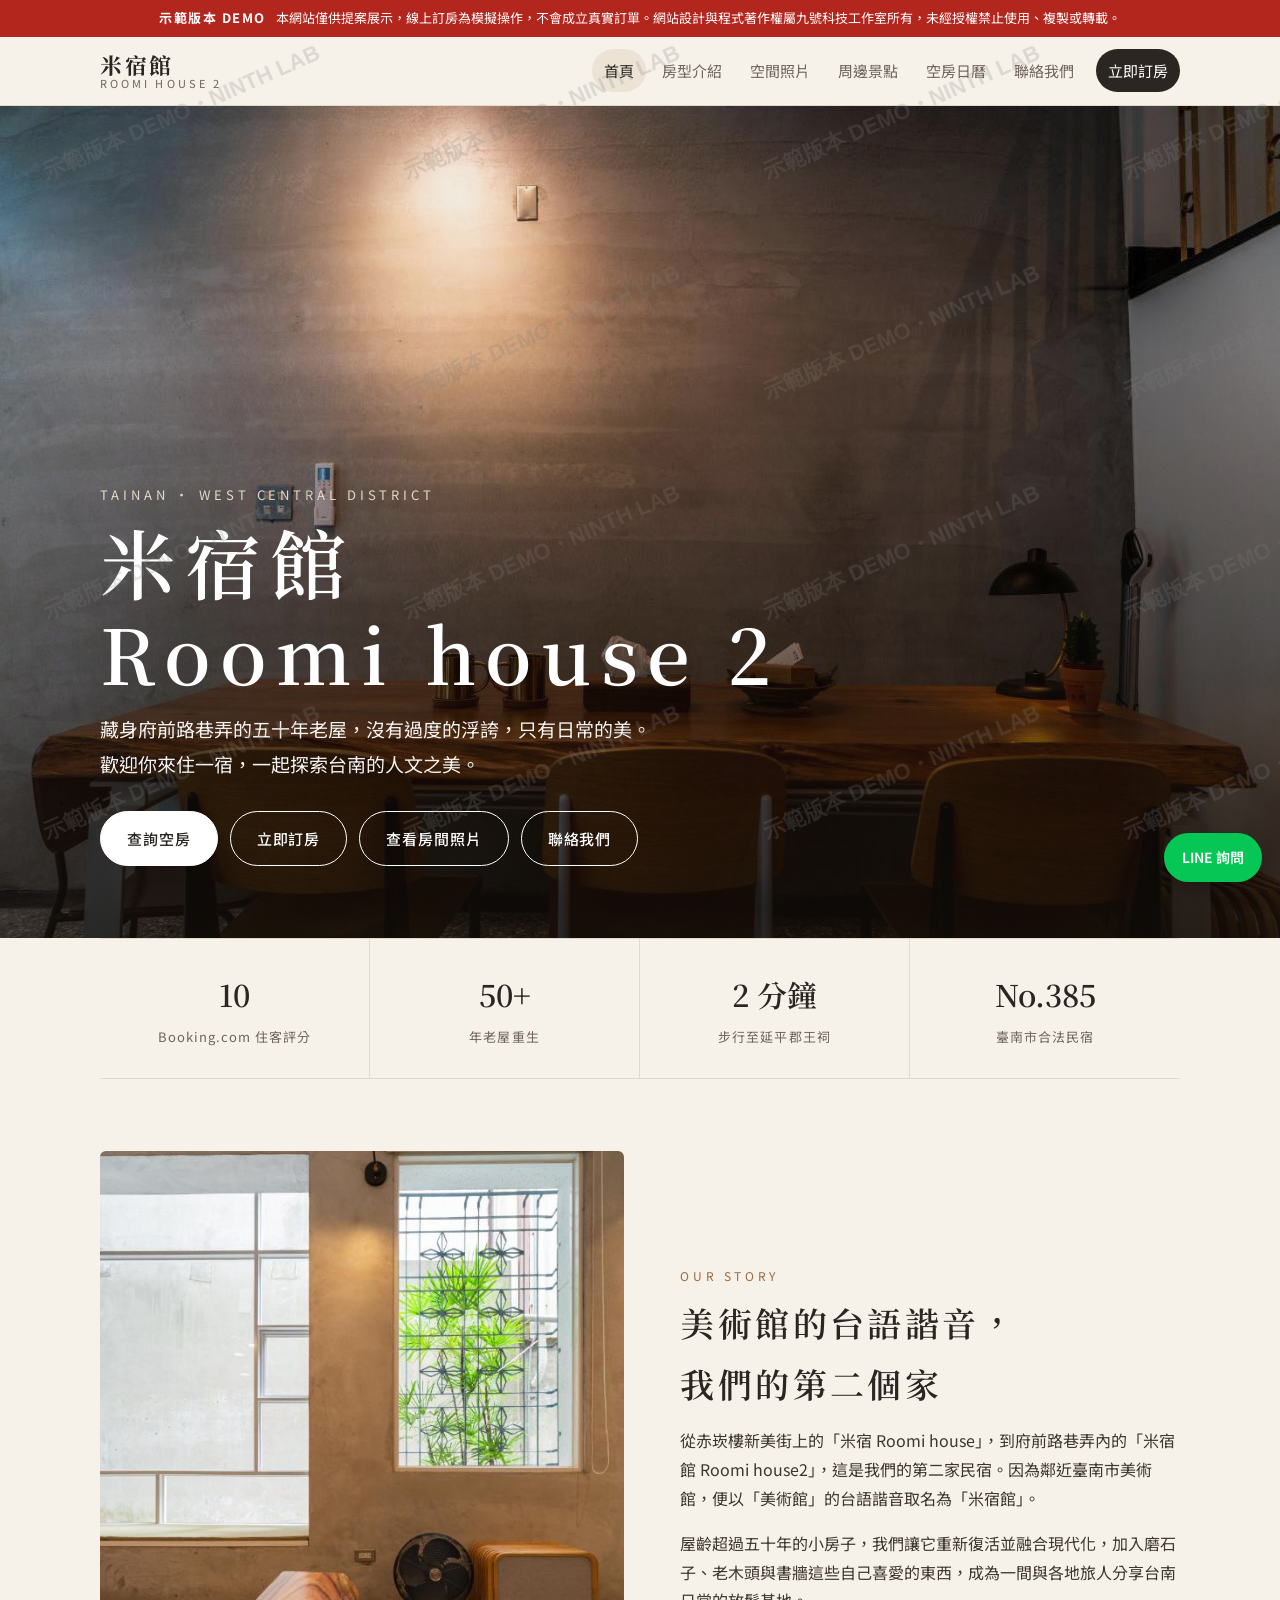
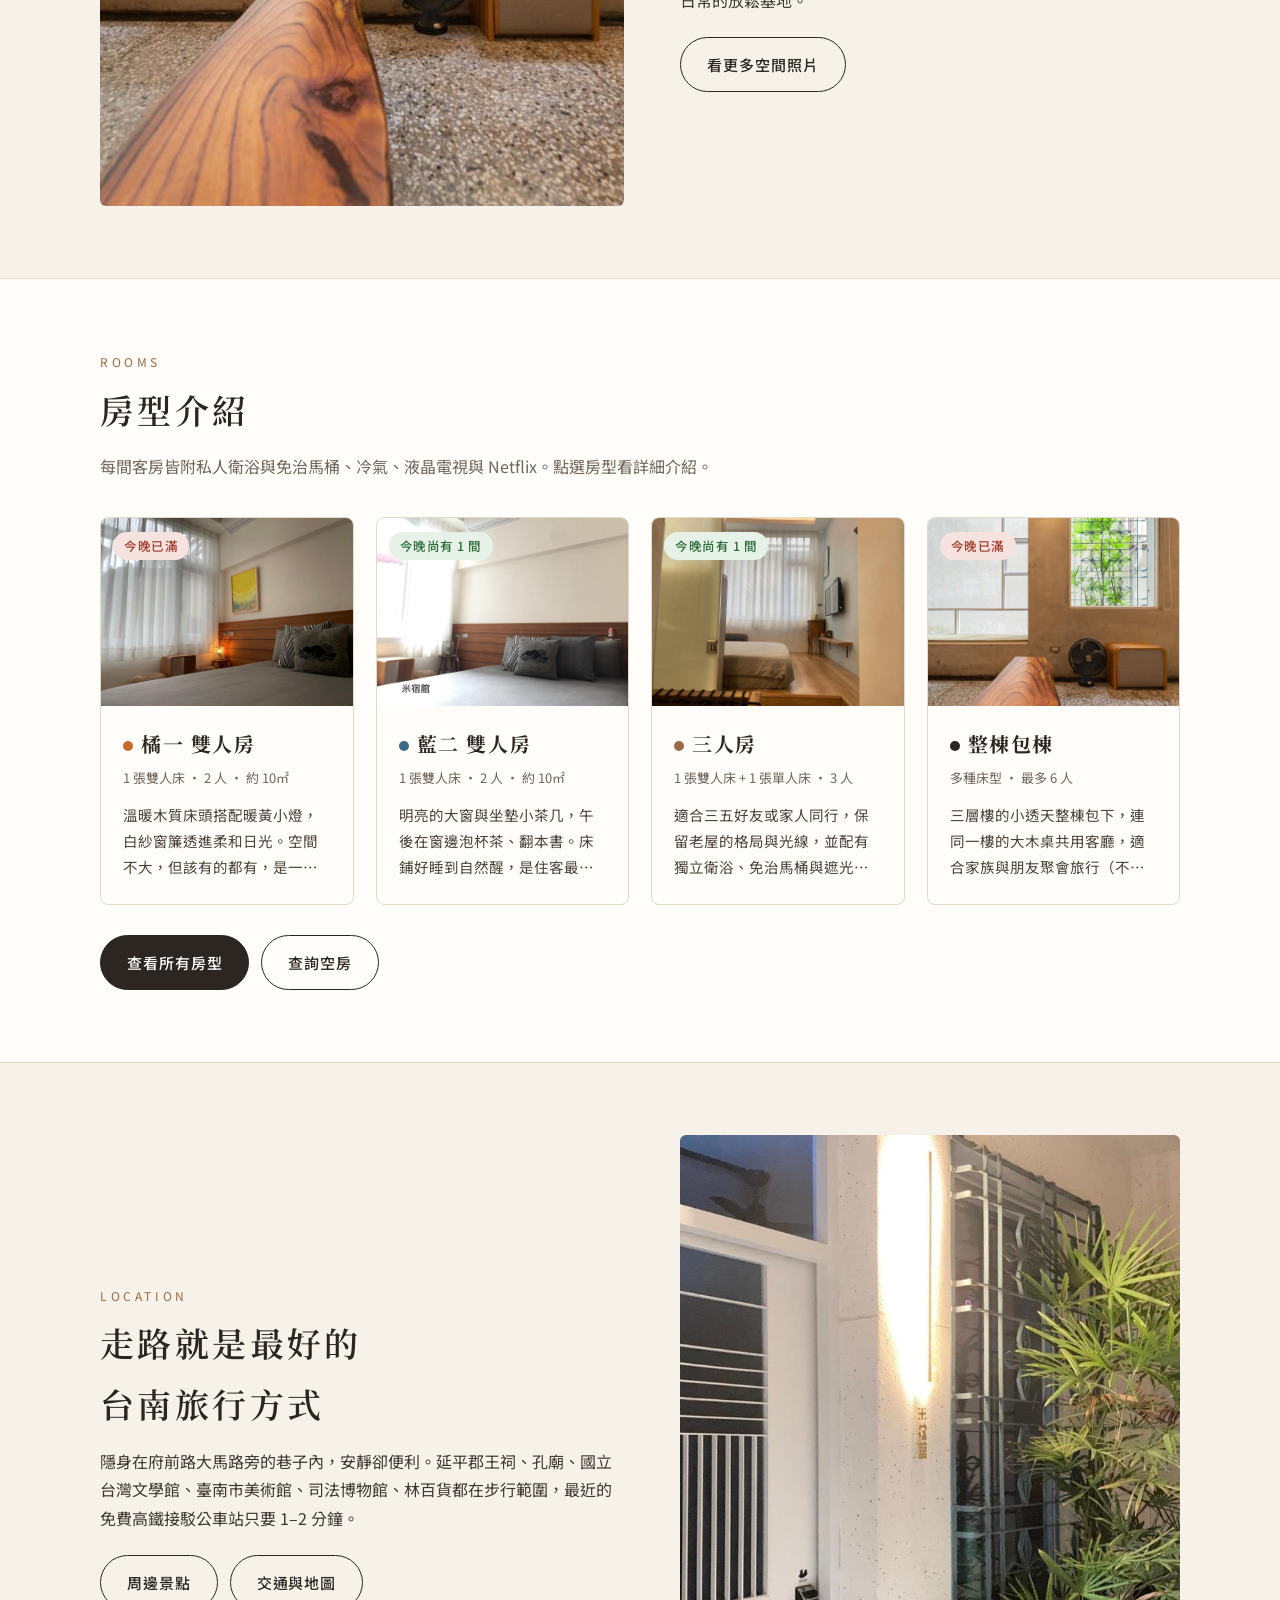
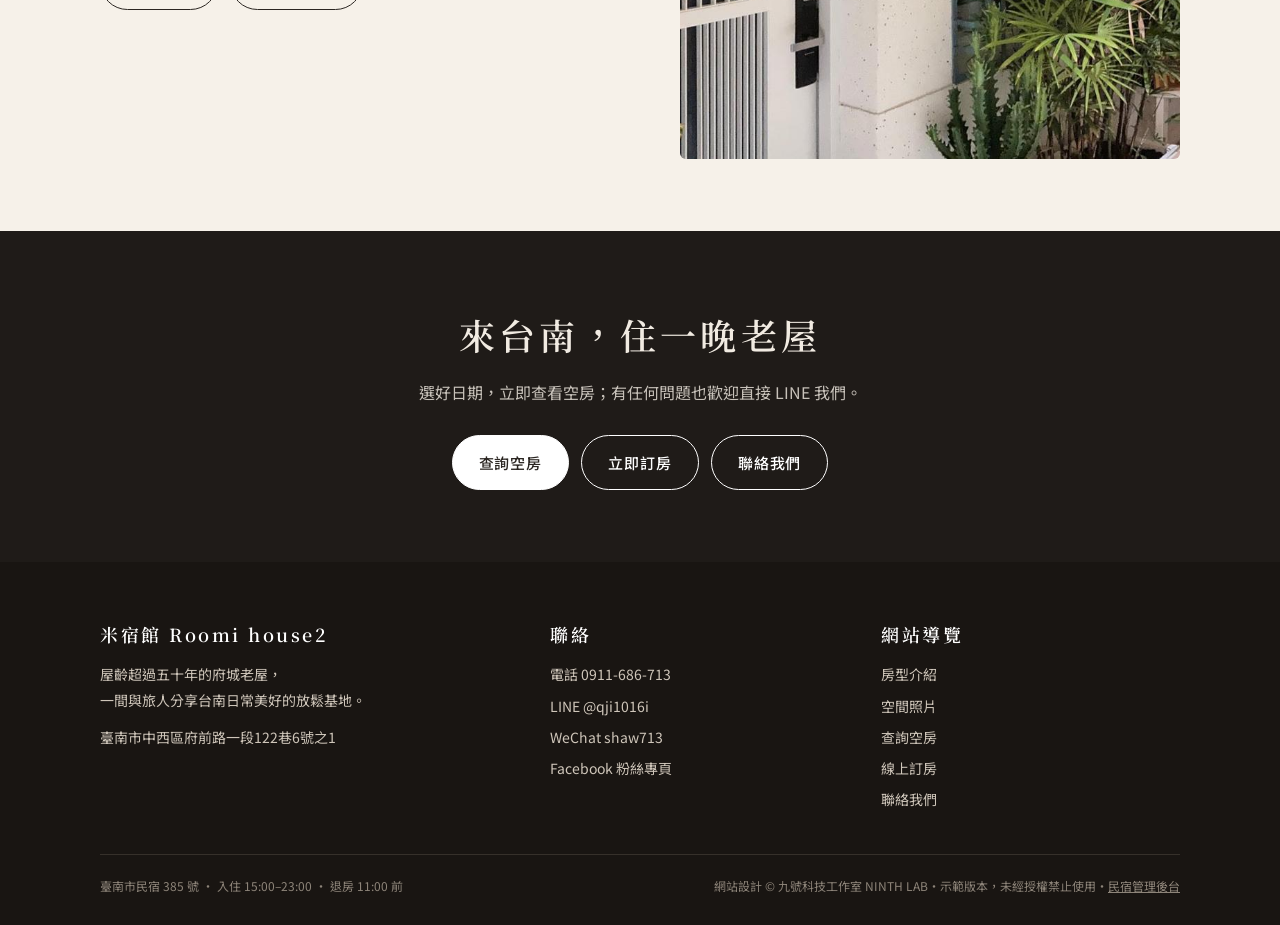
==== commit 36780ae0: "Add booking system: online booking, availability calendar, admin backend" ====
--- a/index.html
+++ b/index.html
@@ -20,7 +20,7 @@
 <header class="site-header"><div class="wrap">
   <a class="brand" href="index.html"><b>米宿館</b><small>Roomi house 2</small></a>
   <button class="menu-btn" aria-label="選單">☰</button>
-  <nav class="nav"><a href="index.html" class="active">首頁</a><a href="rooms.html">房型介紹</a><a href="gallery.html">空間照片</a><a href="area.html">周邊景點</a><a href="availability.html">查詢空房</a><a href="contact.html">聯絡我們</a><a class="cta" href="booking.html">立即訂房</a></nav>
+  <nav class="nav"><a href="index.html" class="active">首頁</a><a href="rooms.html">房型介紹</a><a href="gallery.html">空間照片</a><a href="area.html">周邊景點</a><a href="availability.html">空房日曆</a><a href="contact.html">聯絡我們</a><a class="cta" href="booking.html">立即訂房</a></nav>
 </div></header>
 <main>
 <section class="hero" style="padding:0"><img src="images/p03.jpg" alt="米宿館 一樓共用客廳">
@@ -58,10 +58,10 @@
   <span class="eyebrow">Rooms</span>
   <h2 class="sec-title">房型介紹</h2>
   <p class="sec-lead">每間客房皆附私人衛浴與免治馬桶、冷氣、液晶電視與 Netflix。點選房型看詳細介紹。</p>
-  <div class="cards"><a class="card fade" href="rooms.html#orange"><img src="images/p01.jpg" alt="橘一 雙人房" loading="lazy">
-<div class="body"><h3><span class="tag" style="background:#c9692a"></span>橘一 雙人房</h3><div class="meta">1 張雙人床 ・ 2 人 ・ 約 10㎡</div><p>溫暖木質床頭搭配暖黃小燈，白紗窗簾透進柔和日光。空間不大，但該有的都有，是一…</p></div></a><a class="card fade" href="rooms.html#blue"><img src="images/p27.jpg" alt="藍二 雙人房" loading="lazy">
-<div class="body"><h3><span class="tag" style="background:#3d6a8a"></span>藍二 雙人房</h3><div class="meta">1 張雙人床 ・ 2 人 ・ 約 10㎡</div><p>明亮的大窗與坐墊小茶几，午後在窗邊泡杯茶、翻本書。床鋪好睡到自然醒，是住客最…</p></div></a><a class="card fade" href="rooms.html#triple"><img src="images/p04.jpg" alt="三人房" loading="lazy">
-<div class="body"><h3><span class="tag" style="background:#9a6b43"></span>三人房</h3><div class="meta">1 張雙人床 + 1 張單人床 ・ 3 人</div><p>適合三五好友或家人同行，保留老屋的格局與光線，並配有獨立衛浴、免治馬桶與遮光…</p></div></a><a class="card fade" href="rooms.html#whole"><img src="images/p00.jpg" alt="整棟包棟" loading="lazy">
+  <div class="cards"><a class="card fade" href="rooms.html#orange" data-room="orange"><div class="card-media"><img src="images/p01.jpg" alt="橘一 雙人房" loading="lazy"><div class="badge-slot"></div></div>
+<div class="body"><h3><span class="tag" style="background:#c9692a"></span>橘一 雙人房</h3><div class="meta">1 張雙人床 ・ 2 人 ・ 約 10㎡</div><p>溫暖木質床頭搭配暖黃小燈，白紗窗簾透進柔和日光。空間不大，但該有的都有，是一…</p></div></a><a class="card fade" href="rooms.html#blue" data-room="blue"><div class="card-media"><img src="images/p27.jpg" alt="藍二 雙人房" loading="lazy"><div class="badge-slot"></div></div>
+<div class="body"><h3><span class="tag" style="background:#3d6a8a"></span>藍二 雙人房</h3><div class="meta">1 張雙人床 ・ 2 人 ・ 約 10㎡</div><p>明亮的大窗與坐墊小茶几，午後在窗邊泡杯茶、翻本書。床鋪好睡到自然醒，是住客最…</p></div></a><a class="card fade" href="rooms.html#triple" data-room="triple"><div class="card-media"><img src="images/p04.jpg" alt="三人房" loading="lazy"><div class="badge-slot"></div></div>
+<div class="body"><h3><span class="tag" style="background:#9a6b43"></span>三人房</h3><div class="meta">1 張雙人床 + 1 張單人床 ・ 3 人</div><p>適合三五好友或家人同行，保留老屋的格局與光線，並配有獨立衛浴、免治馬桶與遮光…</p></div></a><a class="card fade" href="rooms.html#whole" data-room="whole"><div class="card-media"><img src="images/p00.jpg" alt="整棟包棟" loading="lazy"><div class="badge-slot"></div></div>
 <div class="body"><h3><span class="tag" style="background:#2b2622"></span>整棟包棟</h3><div class="meta">多種床型 ・ 最多 6 人</div><p>三層樓的小透天整棟包下，連同一樓的大木桌共用客廳，適合家族與朋友聚會旅行（不…</p></div></a></div>
   <div class="btns" style="margin-top:30px"><a class="btn solid" href="rooms.html">查看所有房型</a><a class="btn" href="availability.html">查詢空房</a></div>
 </div></section>
@@ -97,9 +97,10 @@
       <li><a href="availability.html">查詢空房</a></li><li><a href="booking.html">線上訂房</a></li>
       <li><a href="contact.html">聯絡我們</a></li></ul></div>
   </div>
-  <div class="bottom"><span>臺南市民宿 385 號 ・ 入住 15:00–23:00 ・ 退房 11:00 前</span><span>網站設計 © 九號科技工作室 NINTH LAB・示範版本，未經授權禁止使用</span></div>
+  <div class="bottom"><span>臺南市民宿 385 號 ・ 入住 15:00–23:00 ・ 退房 11:00 前</span><span>網站設計 © 九號科技工作室 NINTH LAB・示範版本，未經授權禁止使用・<a href="admin.html">民宿管理後台</a></span></div>
 </div></footer>
 <a class="float-line" href="https://line.me/R/ti/p/@qji1016i" target="_blank" rel="noopener">LINE 詢問</a>
+<script src="store.js"></script>
 <script src="main.js"></script>
 </body>
 </html>
--- a/style.css
+++ b/style.css
@@ -205,3 +205,94 @@
 .demo-box .demo-c{font-size:13px;color:#6f655c}
 .demo-box button{margin-top:8px;border:0;background:#2b2622;color:#fff;padding:10px 28px;border-radius:999px;font:inherit;cursor:pointer}
 @media print{body{display:none!important}}
+
+/* ===== 訂房系統（前台） ===== */
+.card-media{position:relative}
+.card-media .badge-slot{position:absolute;left:12px;top:12px}
+.avail-badge{display:inline-block;font-size:12.5px;font-weight:500;padding:3px 11px;border-radius:999px;letter-spacing:.04em}
+.avail-badge.ok{background:#e6f1e7;color:#2f6b3a}
+.avail-badge.full{background:#f6e3df;color:#a23a2a}
+.room .badge-slot{margin-top:8px}
+.btn.sm{padding:8px 16px;font-size:14px}
+.btn[disabled]{opacity:.45;cursor:not-allowed;background:transparent!important;color:var(--ink)!important}
+
+.cal-tabs{display:flex;flex-wrap:wrap;gap:8px;margin-bottom:18px}
+.cal-tabs button{font-family:inherit;border:1px solid var(--line);background:var(--paper);padding:8px 16px;border-radius:999px;cursor:pointer;font-size:14px;color:var(--muted);display:inline-flex;align-items:center;gap:7px}
+.cal-tabs button i{width:9px;height:9px;border-radius:50%;display:inline-block}
+.cal-tabs button.active{background:var(--ink);color:#fff;border-color:var(--ink)}
+.cal-layout{display:grid;grid-template-columns:1.6fr 1fr;gap:22px;align-items:start}
+@media(max-width:900px){.cal-layout{grid-template-columns:1fr}}
+.cal-head{display:flex;align-items:center;justify-content:space-between;margin-bottom:14px}
+.cal-head h2{font-family:var(--serif);font-size:22px;letter-spacing:.1em;font-weight:600}
+.cal-head button{width:40px;height:40px;border-radius:50%;border:1px solid var(--line);background:#fff;font-size:22px;cursor:pointer;color:var(--ink)}
+.cal-head button:disabled{opacity:.3;cursor:default}
+.cal{display:grid;grid-template-columns:repeat(7,1fr);gap:6px}
+.cal .dow{text-align:center;font-size:12.5px;color:var(--muted);padding:4px 0}
+.cal .day{min-height:68px;border-radius:8px;border:1px solid var(--line);background:#fff;padding:6px 4px;display:flex;flex-direction:column;align-items:center;justify-content:center;gap:2px;font-family:inherit;color:var(--ink);cursor:pointer;transition:.15s}
+.cal .day b{font-size:15px;font-weight:500;font-variant-numeric:tabular-nums}
+.cal .day span{font-size:11.5px;white-space:nowrap}
+.cal .day.ok span{color:#2f6b3a}
+.cal .day.full{background:#f5efe8;border-color:#efe5d8}
+.cal .day.full span{color:#a23a2a}
+.cal .day.ok:hover{border-color:var(--wood)}
+.cal .day.today{box-shadow:inset 0 0 0 2px var(--wood)}
+.cal .day.picked{background:var(--ink);color:#fff;border-color:var(--ink)}
+.cal .day.picked span{color:#f1e3cf}
+.cal .day.past,.cal .day.blank{background:transparent;border-color:transparent;color:#c6bcb0;cursor:default}
+@media(max-width:520px){.cal{gap:3px}.cal .day{min-height:54px}.cal .day span{font-size:10px}}
+.cal-foot{display:flex;flex-wrap:wrap;gap:16px;margin-top:16px;font-size:13px;color:var(--muted);align-items:center}
+.cal-foot .lg{display:inline-block;width:12px;height:12px;border-radius:3px;margin-right:6px;vertical-align:-1px;border:1px solid var(--line)}
+.cal-foot .lg.ok{background:#fff}.cal-foot .lg.full{background:#f5efe8}
+.cal-foot .live{margin-left:auto;display:inline-flex;align-items:center;gap:7px}
+.cal-foot .live i{width:8px;height:8px;border-radius:50%;background:#3a9a4f;animation:pulse 1.8s infinite}
+.cal-foot .live em{font-style:normal}
+@keyframes pulse{0%{box-shadow:0 0 0 0 rgba(58,154,79,.5)}100%{box-shadow:0 0 0 8px rgba(58,154,79,0)}}
+.day-panel h3{font-family:var(--serif);font-size:20px;letter-spacing:.06em;margin-bottom:12px}
+.day-room{display:flex;align-items:center;gap:12px;padding:12px 0;border-bottom:1px dashed var(--line)}
+.day-room>i{width:10px;height:10px;border-radius:50%;flex:none}
+.day-room>div{flex:1}
+.day-room small{display:block;color:var(--muted);font-size:12.5px}
+.day-room.is-full{opacity:.55}
+.full-tag{font-size:13px;color:#a23a2a}
+.day-panel .more{display:block;margin-top:14px;font-size:14px;color:var(--wood)}
+
+.bk-progress{display:flex;list-style:none;gap:8px;margin-bottom:22px;counter-reset:p}
+.bk-progress li{flex:1;counter-increment:p;font-size:14px;color:var(--muted);padding-top:10px;border-top:3px solid var(--line)}
+.bk-progress li::before{content:counter(p) ". "}
+.bk-progress li.on{color:var(--ink);border-color:var(--wood);font-weight:500}
+.bk-search{display:grid;grid-template-columns:1fr 1fr 1fr auto;gap:16px;align-items:end;margin-bottom:20px}
+.bk-n{text-align:center;padding-bottom:8px;white-space:nowrap}.bk-n span{font-size:13px;color:var(--muted);margin-right:6px}.bk-n b{font-family:var(--serif);font-size:24px}
+@media(max-width:760px){.bk-search{grid-template-columns:1fr 1fr}.bk-n{text-align:left}}
+.bk-rooms{display:grid;gap:14px}
+.bk-room{display:grid;grid-template-columns:180px 1fr auto;gap:18px;align-items:center;background:var(--paper);border:1px solid var(--line);border-radius:10px;padding:12px}
+.bk-room img{width:100%;aspect-ratio:4/3;object-fit:cover;border-radius:6px}
+.bk-room h3{font-family:var(--serif);font-size:20px;letter-spacing:.06em;display:flex;align-items:center;gap:8px}
+.bk-room h3 i{width:10px;height:10px;border-radius:50%}
+.bk-room p{color:var(--muted);font-size:14px;margin:2px 0 8px}
+.bk-room .left{font-size:13px;padding:2px 10px;border-radius:999px}
+.bk-room .left.ok{background:#e6f1e7;color:#2f6b3a}.bk-room .left.full{background:#f6e3df;color:#a23a2a}
+.bk-room-price{text-align:right;display:flex;flex-direction:column;gap:6px;align-items:flex-end;padding-right:8px}
+.bk-room-price small{color:var(--muted);font-size:12.5px}.bk-room-price b{font-family:var(--serif);font-size:22px;font-variant-numeric:tabular-nums}
+.bk-room.off{opacity:.6}
+.bk-room.sel{border-color:var(--wood);box-shadow:0 0 0 2px rgba(154,107,67,.25)}
+@media(max-width:640px){.bk-room{grid-template-columns:110px 1fr}.bk-room-price{grid-column:1/-1;flex-direction:row;align-items:center;justify-content:space-between;padding:0}}
+.bk-summary{display:grid;grid-template-columns:110px 1fr;gap:14px;align-items:center}
+.bk-summary img{width:100%;aspect-ratio:4/3;object-fit:cover;border-radius:6px}
+.bk-summary p{font-size:14px;color:var(--muted)}
+.bk-summary .sum-total{grid-column:1/-1;display:flex;justify-content:space-between;border-top:1px solid var(--line);padding-top:12px}
+.bk-summary .sum-total b{font-family:var(--serif);font-size:22px}
+.agree{display:flex;gap:8px;align-items:center;font-size:14px;color:var(--ink)}
+.agree input{width:auto}
+.err{color:#a23a2a;font-size:14px;min-height:1em}
+.bk-done{text-align:center;max-width:640px;margin:0 auto;padding:40px 28px}
+.done-mark{width:64px;height:64px;border-radius:50%;background:#2f6b3a;color:#fff;font-size:32px;line-height:64px;margin:0 auto 14px}
+.bk-done h2{font-family:var(--serif);font-size:28px;letter-spacing:.1em;margin-bottom:10px}
+.done-id{font-family:var(--serif);font-size:26px;letter-spacing:.08em;margin:2px 0 20px}
+.done-grid{display:grid;grid-template-columns:repeat(4,1fr);gap:10px;margin-bottom:18px;text-align:left}
+.done-grid div{background:var(--bg);border-radius:8px;padding:10px 12px}.done-grid span{display:block;font-size:12px;color:var(--muted)}
+@media(max-width:560px){.done-grid{grid-template-columns:1fr 1fr}}
+.demo-note{background:#fbeeea;color:#8f2f22;border-radius:8px;padding:10px 14px;font-size:13.5px;margin:14px 0 20px}
+.site-footer .bottom a{text-decoration:underline}
+.bk-search>div,.form-grid>div{min-width:0}
+input[type=date]{min-width:0;max-width:100%;-webkit-appearance:none;appearance:none}
+@media(max-width:520px){.bk-progress li{font-size:12.5px}.bk-search{gap:12px}}
